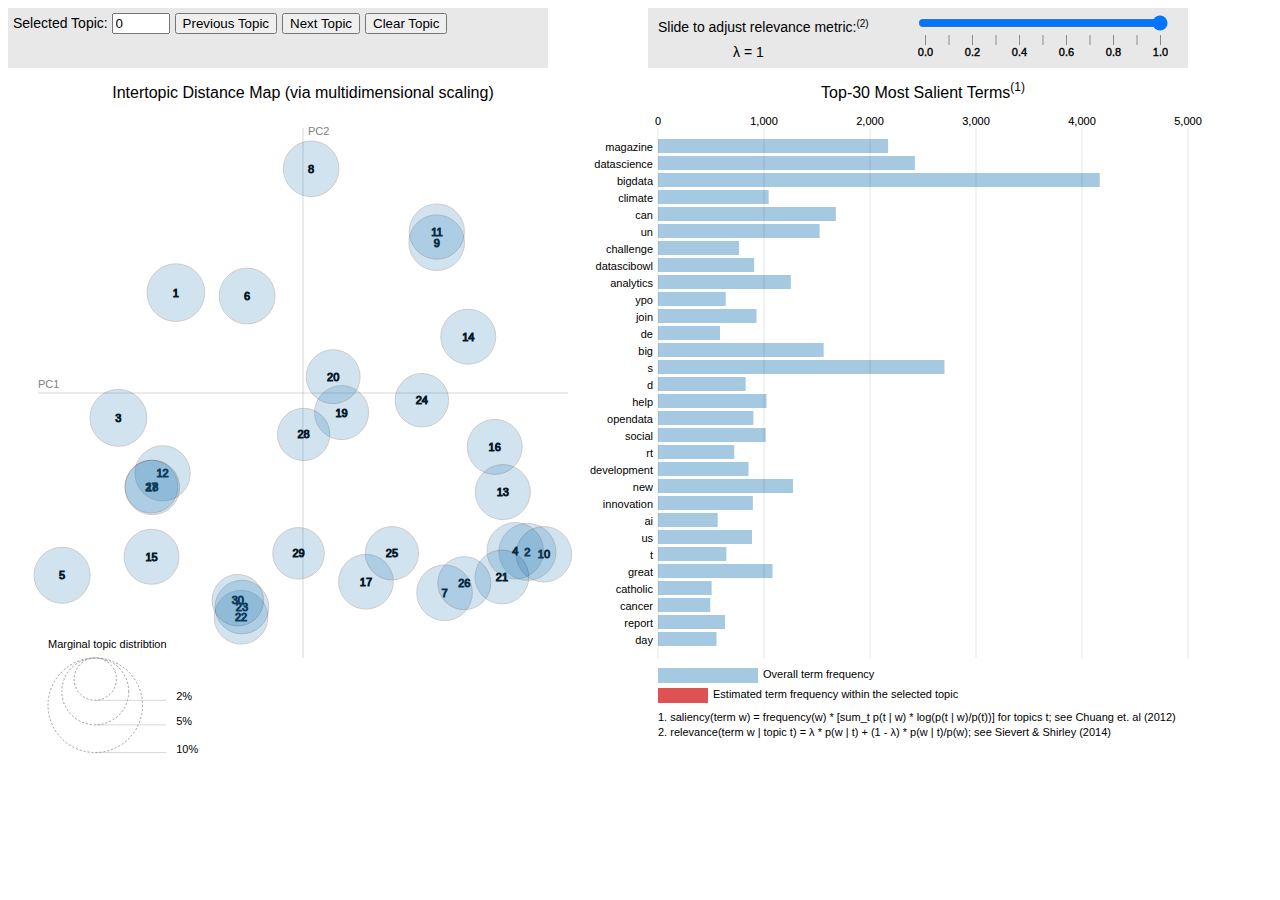
==== topics_01/index.html @ ab32fd15 "Topic Model Explorer" ====
<!DOCTYPE html>
<html>
  <head>
    <meta http-equiv="Content-Type" content="text/html; charset=utf-8">
    <title>LDAvis</title>
    <script src="d3.v3.js"></script>
    <script src="ldavis.js"></script>
    <link rel="stylesheet" type="text/css" href="lda.css">
  </head>

  <body>
    <div id = "lda"></div>
    <script>
      var vis = new LDAvis("#lda", "lda.json");
    </script>
  </body>

</html>
---- topics_01/lda.css ----
path {
  fill: none;
  stroke: none;
}

.xaxis .tick.major {
    fill: black;
    stroke: black;
    stroke-width: 0.1;
    opacity: 0.7;
}

.slideraxis {
    fill: black;
    stroke: black;
    stroke-width: 0.4;
    opacity: 1;
}

text {
    font-family: sans-serif;
    font-size: 11px;
}
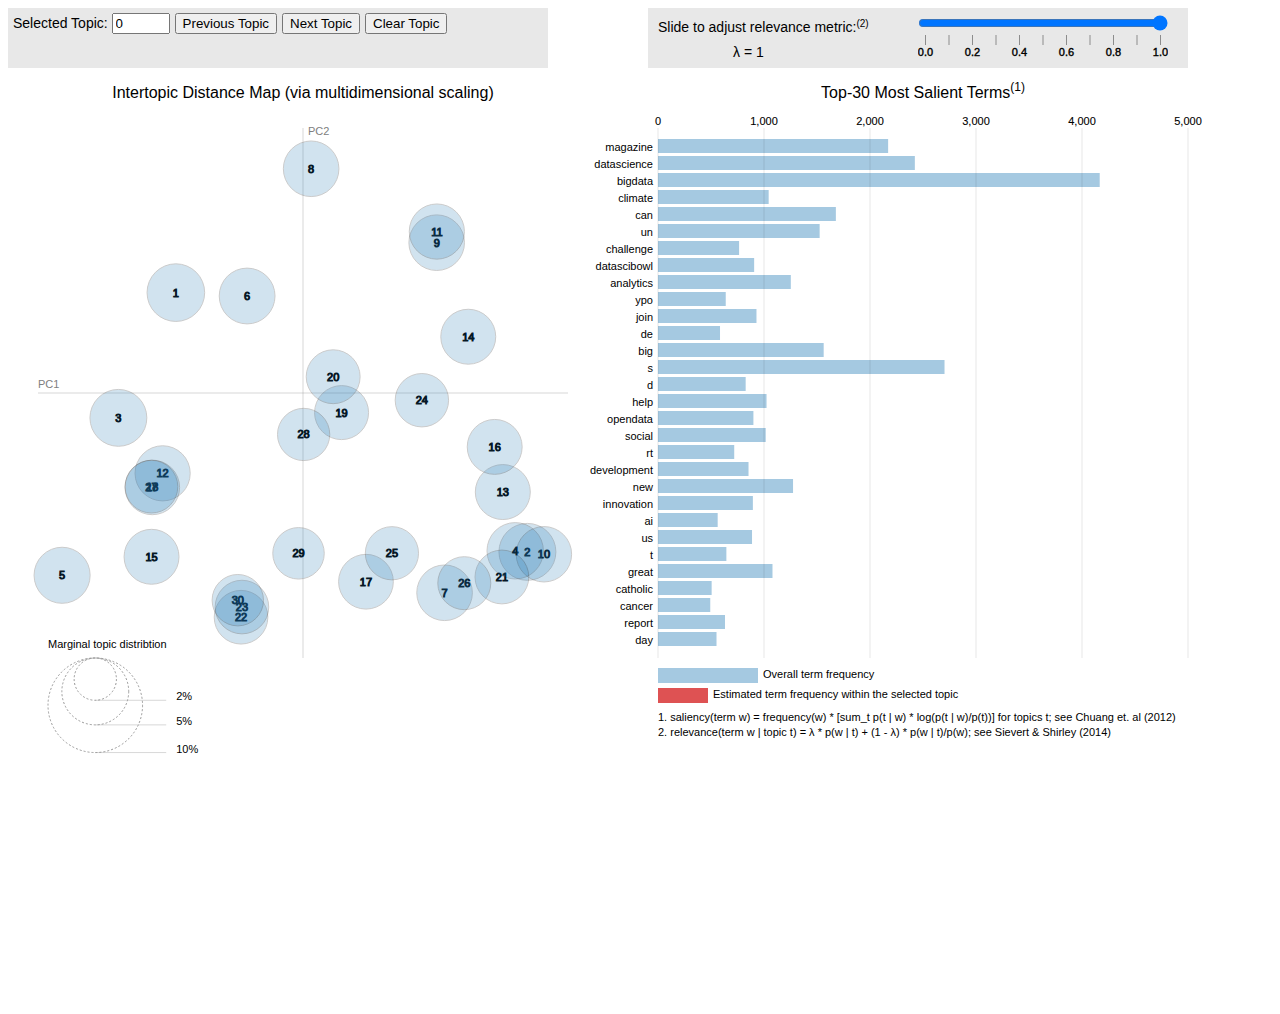
==== commit 87e605c0: "Update index.html" ====
--- a/topics_01/index.html
+++ b/topics_01/index.html
@@ -13,6 +13,7 @@
     <script>
       var vis = new LDAvis("#lda", "lda.json");
     </script>
+    <iframe src="https://exploratory.io/viz/0556499381797991/1871898320601052?cb=1502397058264&embed=true" width="100%" height="100%" frameborder="0"></iframe>
   </body>
 
 </html>
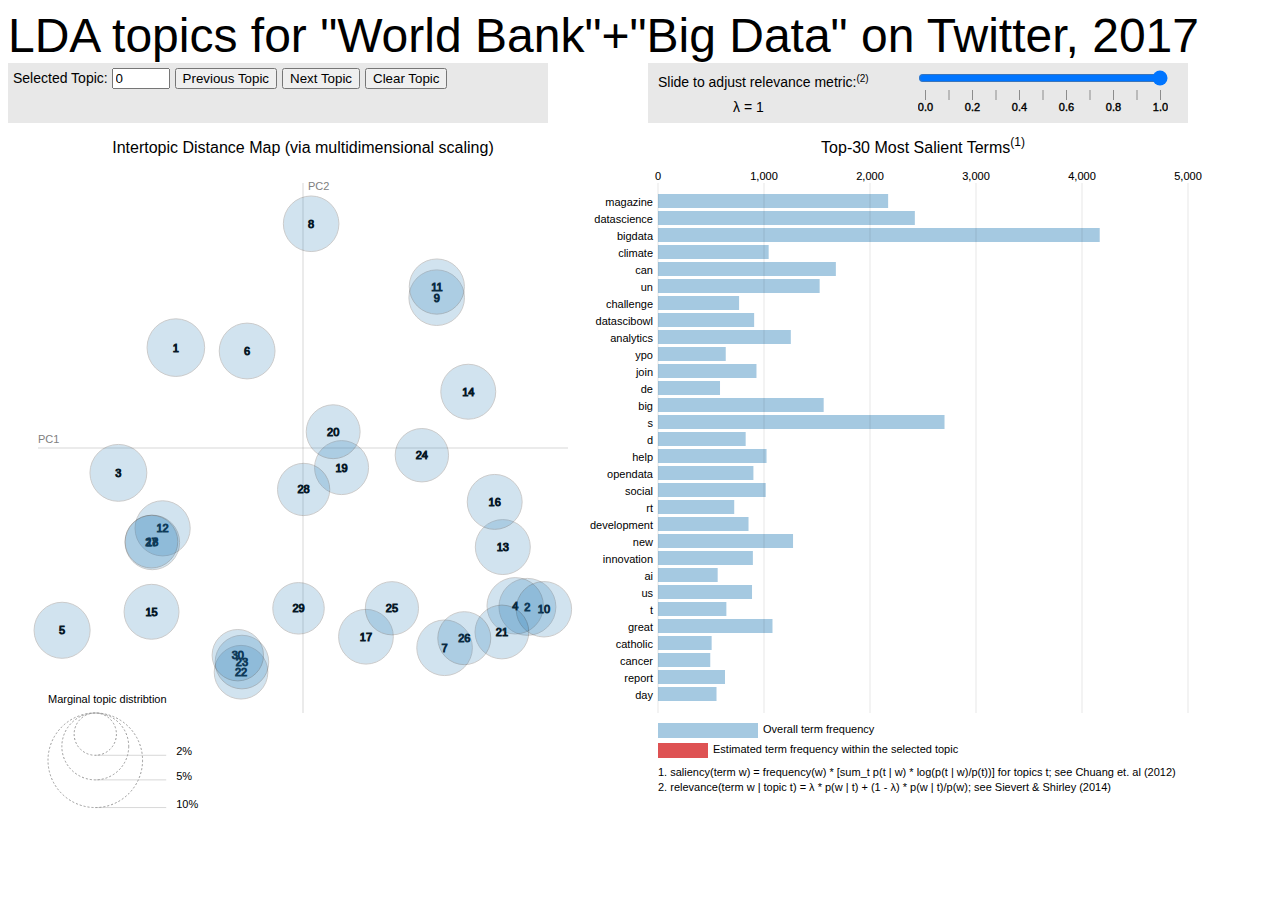
==== commit f09b2746: "Remove fluff" ====
--- a/topics_01/index.html
+++ b/topics_01/index.html
@@ -2,18 +2,18 @@
 <html>
   <head>
     <meta http-equiv="Content-Type" content="text/html; charset=utf-8">
-    <title>LDAvis</title>
+    <title>LDA: World Bank and Big Data</title>
     <script src="d3.v3.js"></script>
     <script src="ldavis.js"></script>
     <link rel="stylesheet" type="text/css" href="lda.css">
   </head>
 
   <body>
+    <font face="arial, sans-serif" size="12">LDA topics for "World Bank"+"Big Data" on Twitter, 2017</font>
     <div id = "lda"></div>
     <script>
       var vis = new LDAvis("#lda", "lda.json");
     </script>
-    <iframe src="https://exploratory.io/viz/0556499381797991/1871898320601052?cb=1502397058264&embed=true" width="100%" height="100%" frameborder="0"></iframe>
   </body>
 
-</html>
+</html>